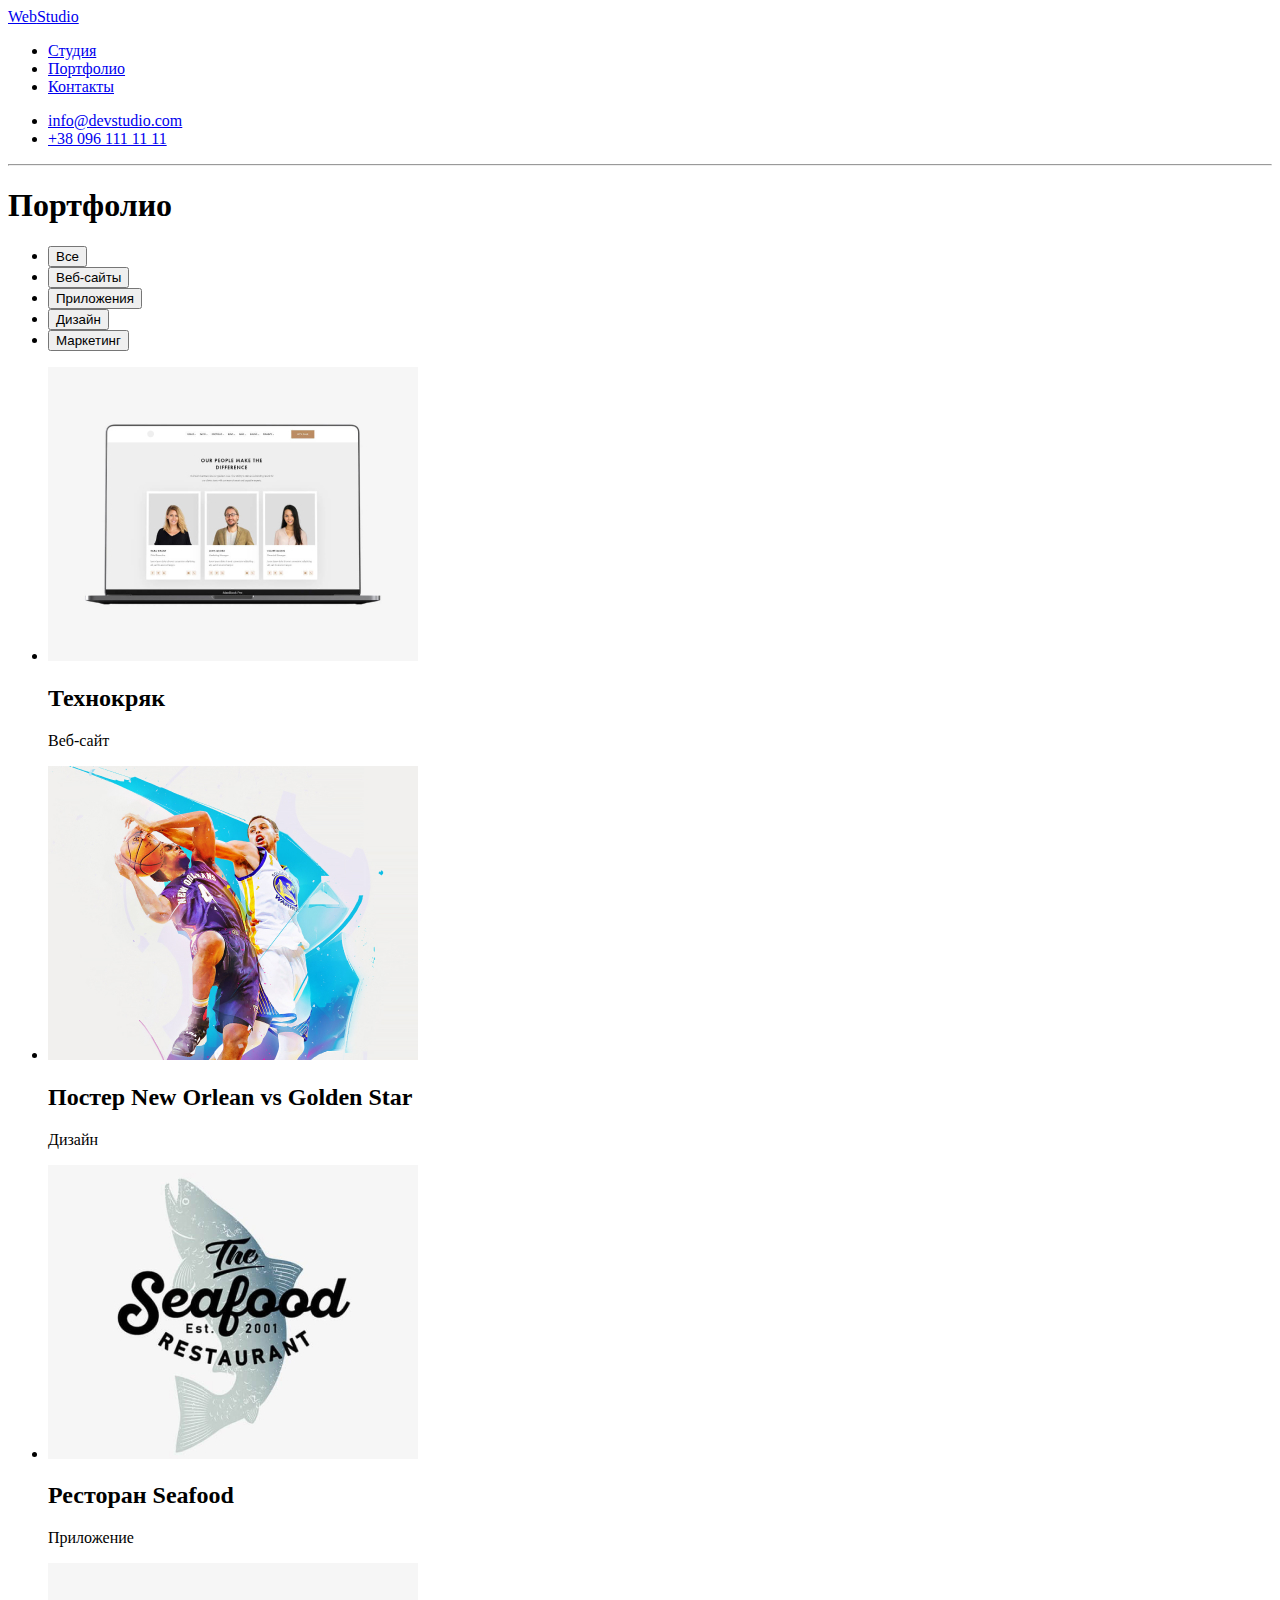
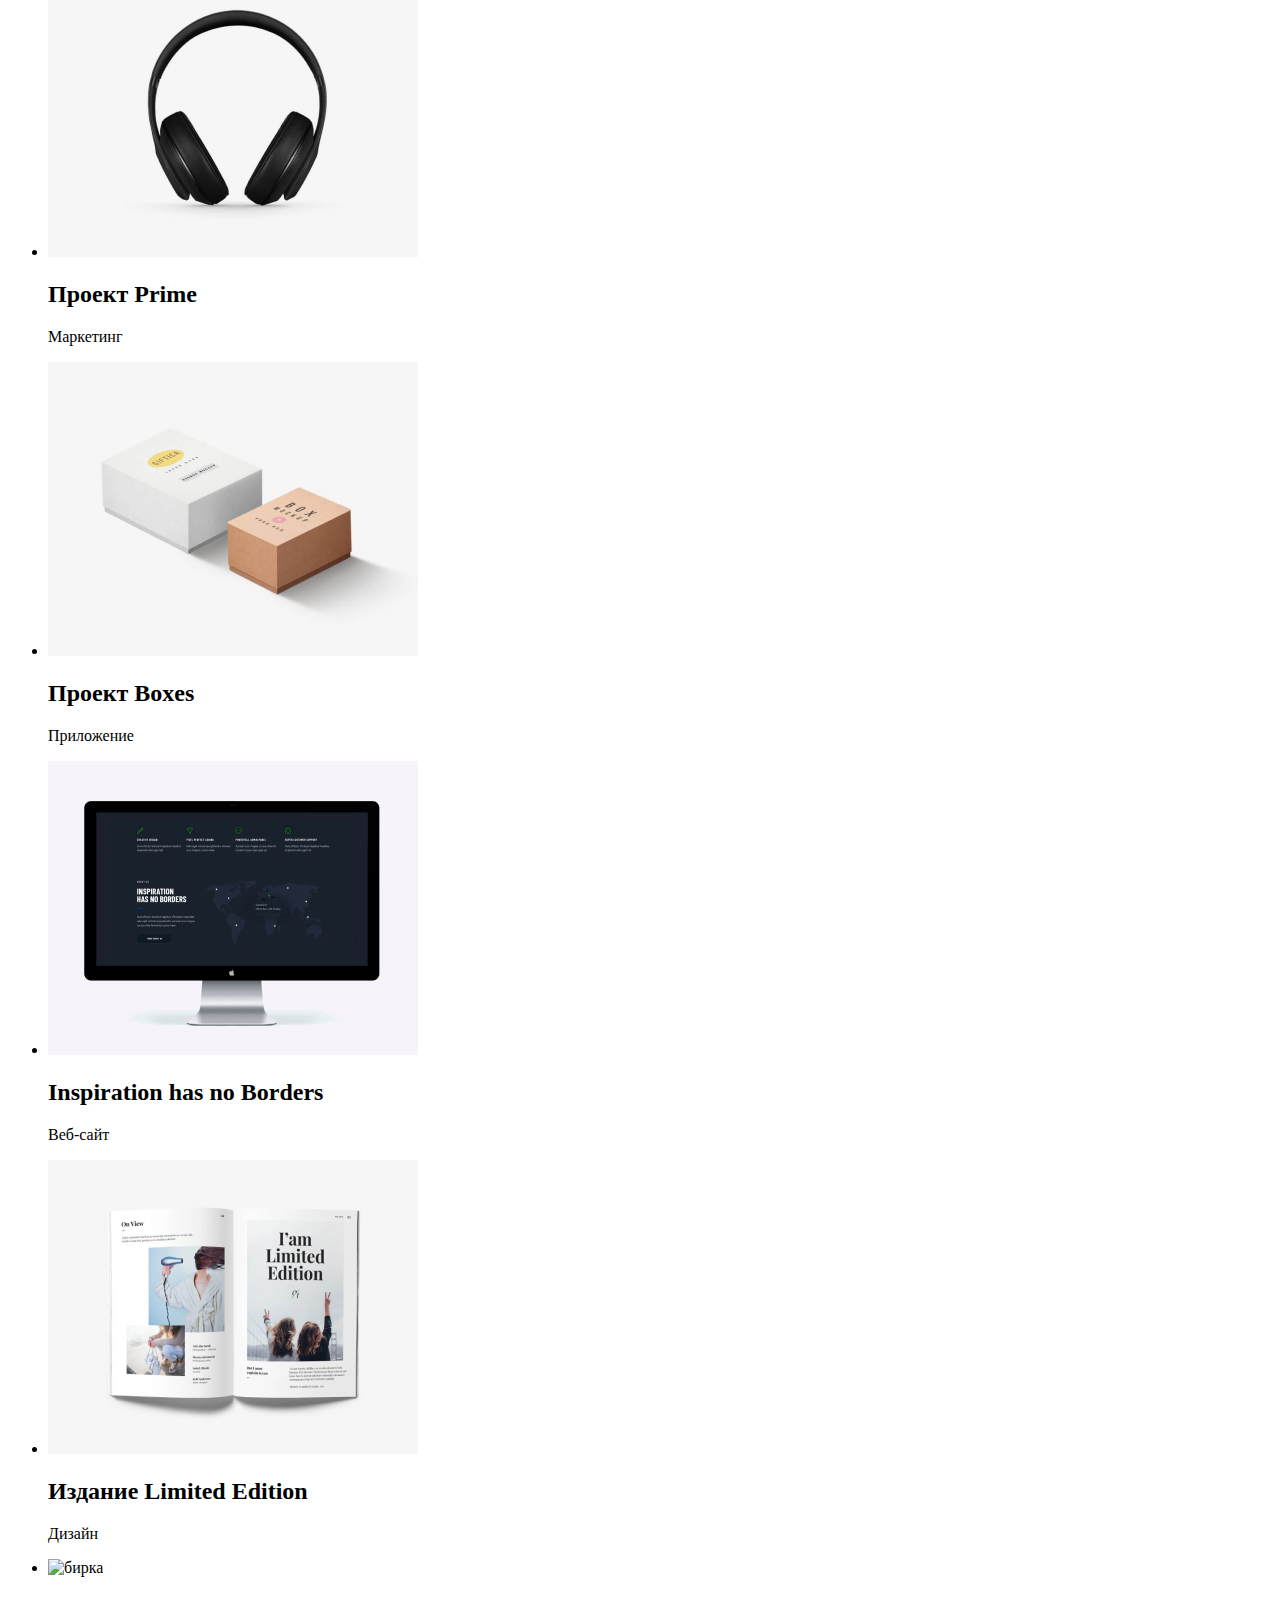
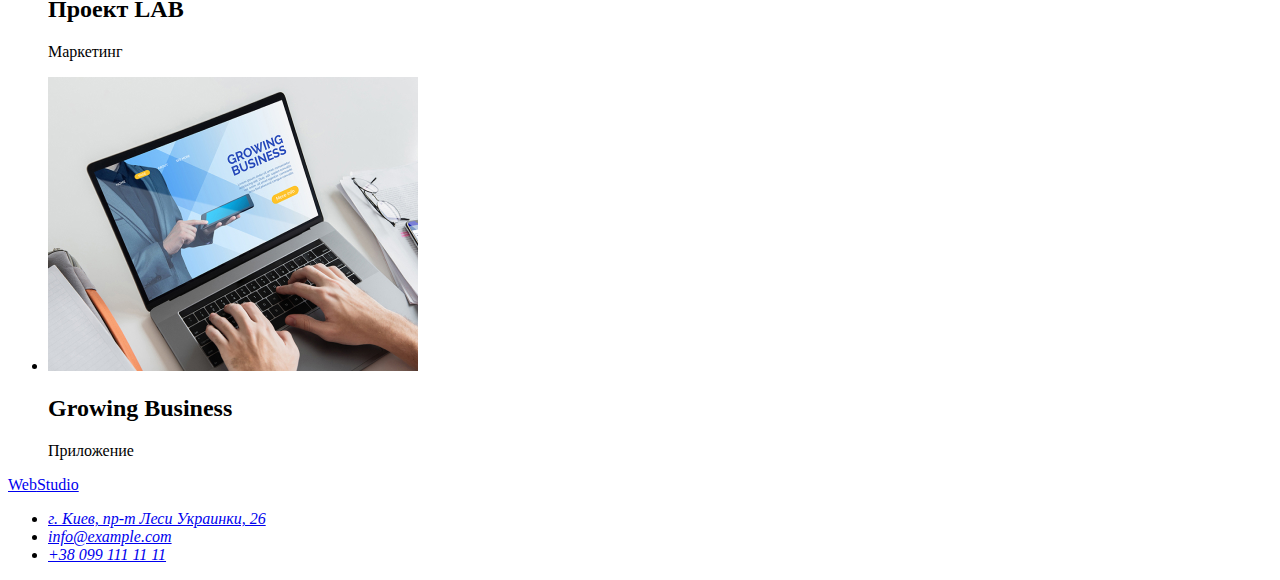
==== portfolio.html @ 1df1f012 "add index.html" ====
<!DOCTYPE html>
<html lang="ru">
  <head>
    <meta charset="UTF-8" />
    <meta http-equiv="X-UA-Compatible" content="IE=edge" />
    <meta name="viewport" content="width=device-width, initial-scale=1.0" />
    <title>Портфолио</title>
    
    <link rel="preconnect" href="https://fonts.googleapis.com">
    <link rel="preconnect" href="https://fonts.gstatic.com" crossorigin>
    <link href="https://fonts.googleapis.com/css2?family=Raleway:wght@700&family=Roboto:wght@400;500;700;900&display=swap"
        rel="stylesheet">

    <link rel="stylesheet" href="./css/modern-normalize.css">
    <link rel="stylesheet" href="./css/styles.css" />
  </head>
  <body>
    <header>
      <div class="container">
        <div class="header-inner">
          <a href="./index.html" lang="en" class="logo links"><span class="logo-web">Web</span><span
              class="logo-studio">Studio</span></a>
          <nav>
            <ul class="pages list ">
              <li class="pages-list">
                <a href="./index.html" class="links">Студия</a>
              </li>
              <li class="pages-list">
                <a href="./portfolio.html" class="links current">Портфолио</a>
              </li>
              <li class="pages-list">
                <a href="#" class="links">Контакты</a>
              </li>
            </ul>
          </nav>
          <ul class="header-contacts list">
            <li class="header-contacts-list">
              <a href="mailto:info@devstudio.com" class="header-contacts-links links">info@devstudio.com</a>
            </li>
            <li class="header-contacts-list">
              <a href="tel:+380961111111" class="header-contacts-links links">+38 096 111 11 11</a>
            </li>
          </ul>
        </div>
      </div>
      <hr class="header-line">
    </header>
    <main>
        <section class="section">
          <div class="container">
                        <h1 class="visually-hidden">Портфолио</h1>
                        <ul class="filter-list list">
                          <li class="filter-item"><button class="filter-button" type="button">Все</button></li>
                          <li class="filter-item"><button class="filter-button" type="button">Веб-сайты</button></li>
                          <li class="filter-item"><button class="filter-button" type="button">Приложения</button></li>
                          <li class="filter-item"><button class="filter-button" type="button">Дизайн</button></li>
                          <li class="filter-item"><button class="filter-button" type="button">Маркетинг</button></li>
                        </ul>
                        <ul class="portfolio-set list">
                          <li class="portfolio-card">
                            <article class="card">
                              <div class="card-thumb">
                                <img src="./images/portfolio-1.jpg" alt="ноутбук" width="370" />
                              </div>
                              <div class="card-content">
                                <h2 class="portfolio-name">Технокряк</h2>
                                <p class="portfolio-item">Веб-сайт</p>
                              </div>
                            </article>
                          </li>
                          <li class="portfolio-card">
                            <article class="card">
                              <div class="card-thumb">
                                <img src="./images/portfolio-2.jpg" alt="баскетбол" width="370" />
                              </div>
                              <div class="card-content">
                                <h2 class="portfolio-name">Постер New Orlean vs Golden Star</h2>
                                <p class="portfolio-item">Дизайн</p>
                              </div>
                            </article>
                          </li>
                          <li class="portfolio-card">
                            <article class="card">
                              <div class="card-thumb">
                                <img src="./images/portfolio-3.jpg" alt="рыба" width="370" />
                              </div>
                              <div class="card-content">
                                <h2 class="portfolio-name">Ресторан Seafood</h2>
                                <p class="portfolio-item">Приложение</p>
                              </div>
                            </article>
                          </li>
                          <li class="portfolio-card">
                            <article class="card">
                              <div class="card-thumb">
                                <img src="./images/portfolio-4.jpg" alt="наушники" width="370" />
                              </div>
                              <div class="card-content">
                                <h2 class="portfolio-name">Проект Prime</h2>
                                <p class="portfolio-item">Маркетинг</p>
                              </div>
                            </article>
                          </li>
                          <li class="portfolio-card">
                            <article class="card">
                              <div class="card-thumb">
                                <img src="./images/portfolio-5.jpg" alt="коробки" width="370" />
                              </div>
                              <div class="card-content">
                                <h2 class="portfolio-name">Проект Boxes</h2>
                                <p class="portfolio-item">Приложение</p>
                              </div>
                            </article>
                          </li>
                          <li class="portfolio-card">
                            <article class="card">
                              <div class="card-thumb">
                                <img src="./images/portfolio-6.jpg" alt="компьютер" width="370" />
                              </div>
                              <div class="card-content">
                                <h2 class="portfolio-name">Inspiration has no Borders</h2>
                                <p class="portfolio-item">Веб-сайт</p>
                              </div>
                            </article>
                          </li>
                          <li class="portfolio-card">
                            <article class="card">
                              <div class="card-thumb">
                                <img src="./images/portfolio-7.jpg" alt="журнал" width="370" />
                              </div>
                              <div class="card-content">
                                <h2 class="portfolio-name">Издание Limited Edition</h2>
                                <p class="portfolio-item">Дизайн</p>
                              </div>
                            </article>
                          </li>
                          <li class="portfolio-card">
                            <article class="card">
                              <div class="card-thumb">
                                <img src="./images/portfolio-8.jpg" alt="бирка" width="370" />
                              </div>
                              <div class="card-content">
                                <h2 class="portfolio-name">Проект LAB</h2>
                                <p class="portfolio-item">Маркетинг</p>
                              </div>
                            </article>
                          </li>
                          <li class="portfolio-card">
                            <article class="card">
                              <div class="card-thumb">
                                <img src="./images/portfolio-9.jpg" alt="продвижение" width="370" />
                              </div>
                              <div class="card-content">
                                <h2 class="portfolio-name">Growing Business</h2>
                                <p class="portfolio-item">Приложение</p>
                              </div>
                            </article>
                          </li>
                        </ul>
          </div>
        </section>
    </main>
    <footer class="footer">
      <div class="container">
        <a href="./index.html" lang="en" class="footer-logo links"><span class="logo-web">Web</span><span
            class="logo-studio-footer">Studio</span></a>
        <address class="address">
          <ul class="address-list list">
            <li class="address-item"><a class="map-link"
                href="https://www.google.com/maps/place/%D0%B1%D1%83%D0%BB%D1%8C%D0%B2%D0%B0%D1%80+%D0%9B%D0%B5%D1%81%D1%96+%D0%A3%D0%BA%D1%80%D0%B0%D1%97%D0%BD%D0%BA%D0%B8,+26,+%D0%9A%D0%B8%D1%97%D0%B2,+02000/@50.4265807,30.5383858,17z/data=!3m1!4b1!4m5!3m4!1s0x40d4cf0e033ecbe9:0x57a4dffefec77da0!8m2!3d50.4265807!4d30.5383858">г.
                Киев, пр-т Леси Украинки, 26</a></li>
            <li class="address-item"><a class="footer-mail" href="mailto:info@example.com">info@example.com</a></li>
            <li class="address-item"><a class="footer-phone" href="tel:+380991111111">+38 099 111 11 11</a></li>
          </ul>
        </address>
      </div>
    </footer>
  </body>
</html>
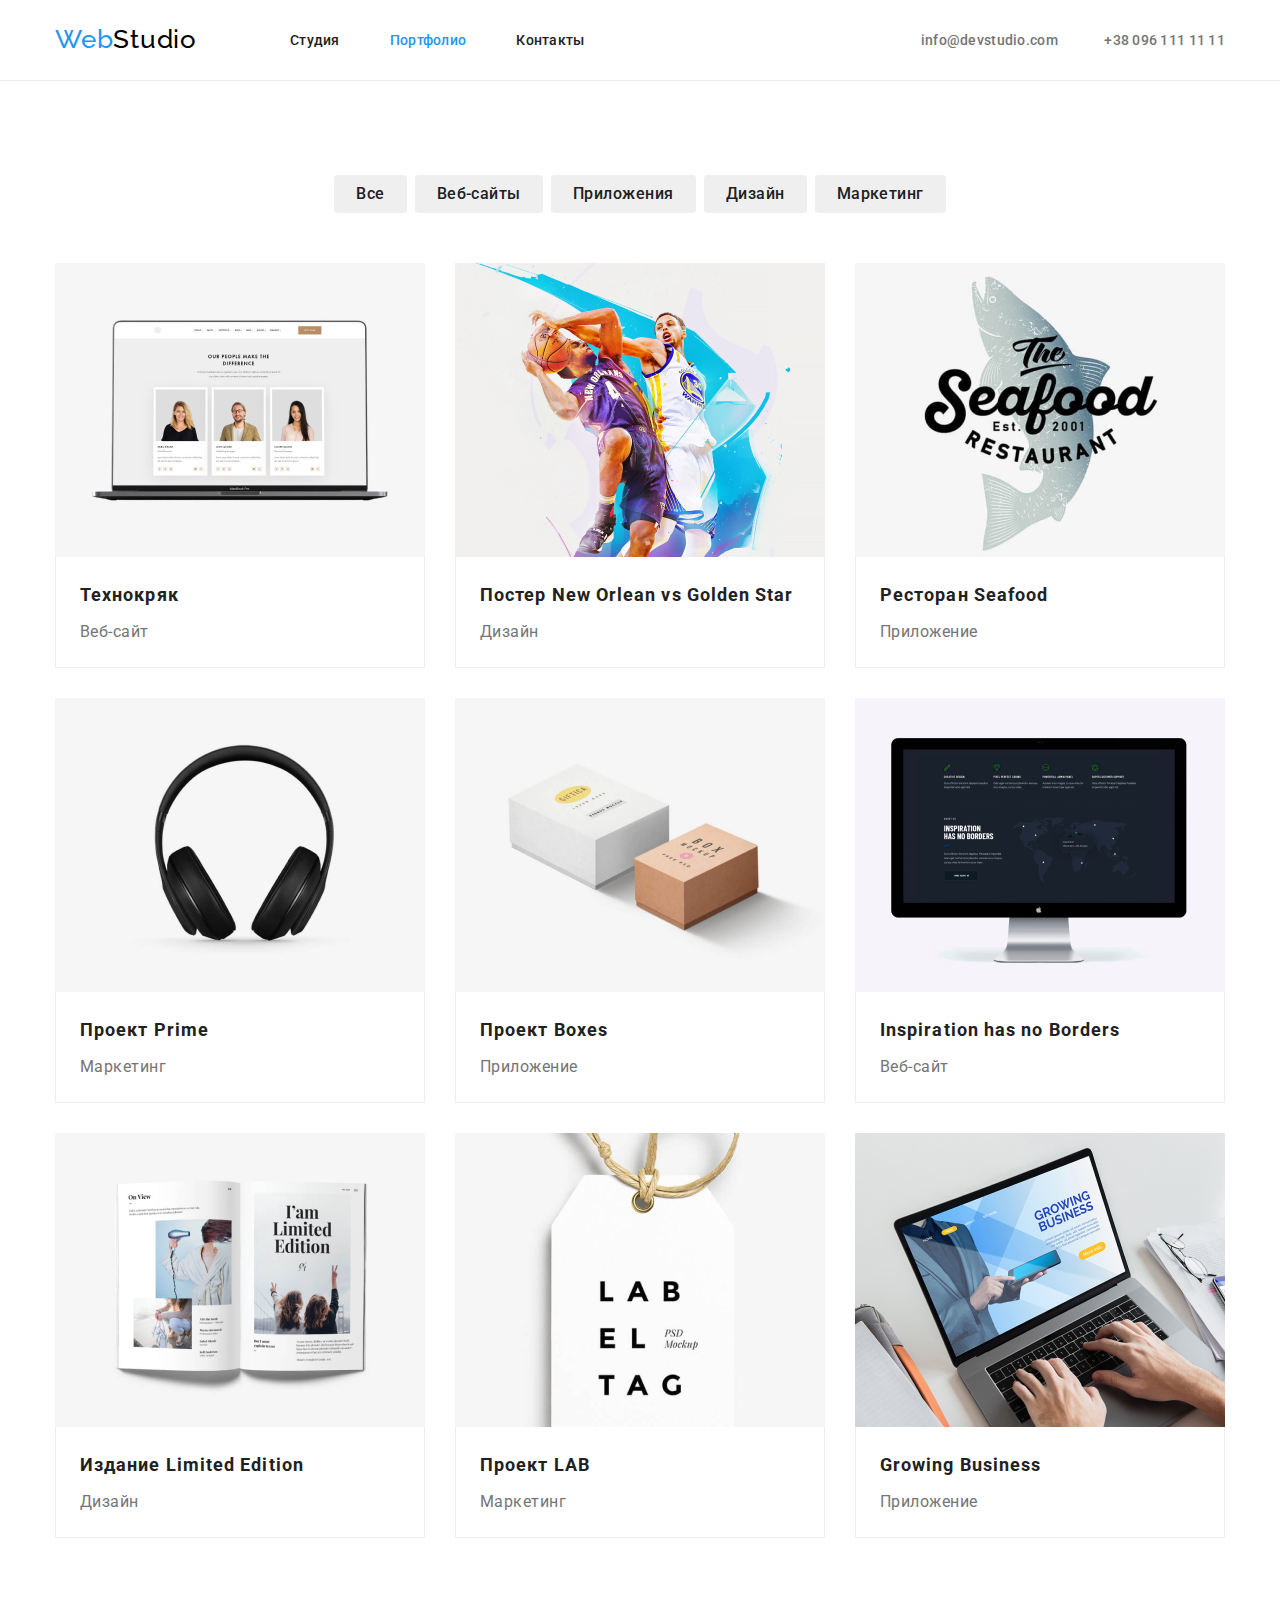
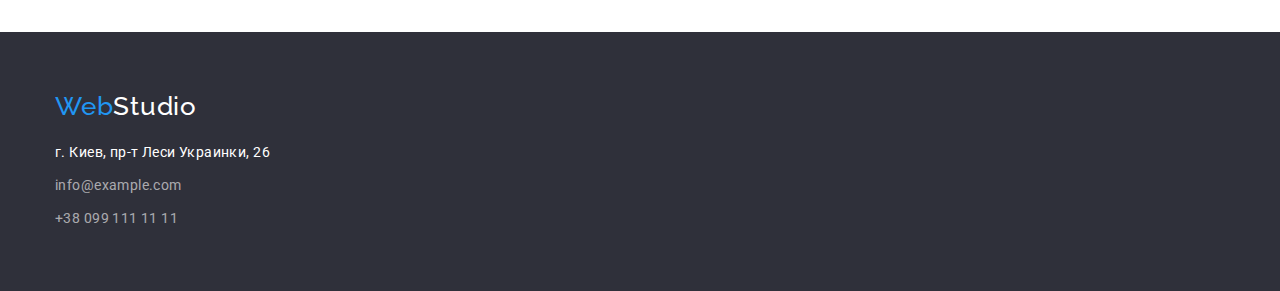
==== commit 244a173e: "add improvements" ====
--- a/portfolio.html
+++ b/portfolio.html
@@ -15,7 +15,7 @@
     <link rel="stylesheet" href="./css/styles.css" />
   </head>
   <body>
-    <header>
+    <header class="header">
       <div class="container">
         <div class="header-inner">
           <a href="./index.html" lang="en" class="logo links"><span class="logo-web">Web</span><span
@@ -23,13 +23,13 @@
           <nav>
             <ul class="pages list ">
               <li class="pages-list">
-                <a href="./index.html" class="links">Студия</a>
+                <a href="./index.html" class="pages-list-links links">Студия</a>
               </li>
               <li class="pages-list">
-                <a href="./portfolio.html" class="links current">Портфолио</a>
+                <a href="./portfolio.html" class="pages-list-links links current">Портфолио</a>
               </li>
               <li class="pages-list">
-                <a href="#" class="links">Контакты</a>
+                <a href="#" class="pages-list-links links">Контакты</a>
               </li>
             </ul>
           </nav>
@@ -43,7 +43,6 @@
           </ul>
         </div>
       </div>
-      <hr class="header-line">
     </header>
     <main>
         <section class="section">
@@ -166,11 +165,13 @@
             class="logo-studio-footer">Studio</span></a>
         <address class="address">
           <ul class="address-list list">
-            <li class="address-item"><a class="map-link"
+            <li class="address-item"><a class="map-link footer-links"
                 href="https://www.google.com/maps/place/%D0%B1%D1%83%D0%BB%D1%8C%D0%B2%D0%B0%D1%80+%D0%9B%D0%B5%D1%81%D1%96+%D0%A3%D0%BA%D1%80%D0%B0%D1%97%D0%BD%D0%BA%D0%B8,+26,+%D0%9A%D0%B8%D1%97%D0%B2,+02000/@50.4265807,30.5383858,17z/data=!3m1!4b1!4m5!3m4!1s0x40d4cf0e033ecbe9:0x57a4dffefec77da0!8m2!3d50.4265807!4d30.5383858">г.
                 Киев, пр-т Леси Украинки, 26</a></li>
-            <li class="address-item"><a class="footer-mail" href="mailto:info@example.com">info@example.com</a></li>
-            <li class="address-item"><a class="footer-phone" href="tel:+380991111111">+38 099 111 11 11</a></li>
+            <li class="address-item"><a class="footer-contacts footer-links"
+                href="mailto:info@example.com">info@example.com</a></li>
+            <li class="address-item"><a class="footer-contacts footer-links" href="tel:+380991111111">+38 099 111 11 11</a>
+            </li>
           </ul>
         </address>
       </div>
--- a/css/styles.css
+++ b/css/styles.css
@@ -0,0 +1,413 @@
+
+html {
+	box-sizing: border-box;
+}
+
+h1,
+h2,
+h3,
+h4,
+h5,
+h6,
+p {
+	margin-top: 0;
+    margin-bottom: 0;
+}
+
+img {
+	display: block;
+	max-width: 100%;
+	height: auto;
+}
+
+:root {
+    --brand-color: #2196f3;
+    --brand-color-buttons-hover: #188ce8;
+    --hero-and-footer-color: #2f303a;
+    --selection-color: #badefe;
+    --logo-studio-color: #000; 
+    --logo-studio-footer-color: #fff;
+}
+
+body {
+    font-family: 'Roboto', 'Helvetica', sans-serif;
+    color: #212121;
+    
+}
+
+::selection {
+    background-color: var(--selection-color);
+}
+
+.links {
+    text-decoration: none;
+    font-weight: 500;
+    font-size: 14px;
+    line-height: 1.14;
+    letter-spacing: 0.02em;
+    color: inherit;
+}
+
+.links:hover,
+.links:focus {
+    color: var(--brand-color);
+    outline: none;
+}
+
+.links.current {
+    color: var(--brand-color);
+}
+
+.list {
+    list-style: none;
+    padding-left: 0;
+	margin: 0;
+}
+
+.container {
+    width: 100%;
+    width: 1200px;
+    margin: 0 auto;
+    padding-left: 15px;
+    padding-right: 15px;
+}
+
+.section {
+    padding-top: 94px;
+    padding-bottom: 94px;
+}
+
+/* header *//* header *//* header *//* header *//* header *//* header *//* header *//* header *//* header *//* header */
+
+.header {
+    border-bottom: 1px solid #ececec;
+}
+
+.header-inner {
+    display: flex;
+    align-items: center;
+}
+
+.logo {
+ padding-top: 25px;
+    padding-bottom: 25px;
+    margin-right: 93px;
+}
+
+.logo-web {
+   
+    font-family: 'Raleway';
+    font-size: 26px;
+    letter-spacing: 0.03em;
+    color: var(--brand-color);
+}
+
+.logo-studio {
+    padding-top: 25px;
+    padding-bottom: 25px;
+    font-family: 'Raleway';
+    font-size: 26px;
+    letter-spacing: 0.03em;
+    color: var(--logo-studio-color);
+    
+}
+
+.pages {
+    display: flex;
+    flex-basis: 25%;
+    justify-content: space-between;
+}
+
+.pages-list + .pages-list {
+    margin-left: 50px;
+}
+
+.pages-list-links {
+    padding-top: 32px;
+    padding-bottom: 32px;
+}
+
+.header-contacts {
+    flex-basis: 26%;
+    display: flex;
+    margin-left: auto;
+    justify-content: space-between;
+}
+
+.header-contacts-links {
+    padding-top: 32px;
+    padding-bottom: 32px;
+    font-weight: 500;
+    font-size: 14px;
+    line-height: 1.14;
+    letter-spacing: 0.02em;
+    color: #757575;
+}
+
+/* main *//* main *//* main *//* main *//* main *//* main *//* main *//* main *//* main *//* main *//* main *//* main */
+
+.hero {
+    background-color: var(--hero-and-footer-color);
+    padding-top: 200px;
+    padding-bottom: 200px;
+}
+
+.visually-hidden {
+  position: absolute;
+  width: 1px;
+  height: 1px;
+  margin: -1px;
+  border: 0;
+  padding: 0;
+  white-space: nowrap;
+  clip-path: inset(100%);
+  clip: rect(0 0 0 0);
+  overflow: hidden;
+}
+
+.main-title {
+    font-weight: 900;
+    font-size: 44px;
+    line-height: 1.36;
+    text-align: center;
+    letter-spacing: 0.06em;
+    text-transform: uppercase;
+    color: #fff;
+    margin-bottom: 30px;
+}
+
+.interaction {
+    display: block;
+    margin: 0 auto;
+    border-style: none;
+    cursor: pointer;
+    font-family: inherit;
+    font-weight: 700;
+    font-size: 16px;
+    line-height: 1.88;
+    letter-spacing: 0.06em;
+    color: #fff;
+    padding: 10px 32px;
+    background: var(--brand-color);
+    box-shadow: 0px 4px 4px rgba(0, 0, 0, 0.15);
+    border-radius: 4px;
+}
+
+.interaction:hover {
+    background: var(--brand-color-buttons-hover);
+    box-shadow: 0px 4px 4px rgba(0, 0, 0, 0.15);
+}
+
+.interaction:focus {
+    outline: none;
+    background: var(--brand-color-buttons-hover);
+    box-shadow: 0px 4px 4px rgba(0, 0, 0, 0.15);
+}
+
+/* .benefits *//* .benefits *//* .benefits *//* .benefits *//* .benefits *//* .benefits *//* .benefits */
+
+.benefits {
+    padding-bottom: 0;
+}
+
+.benefits-list {
+    display: flex;
+    justify-content: space-between;
+}
+
+.benefits-item {
+    flex-basis: 22%;
+}
+
+.benefits-title {
+    font-weight: 700;
+    font-size: 14px;
+    line-height: 1.14;
+    letter-spacing: 0.03em;
+    text-transform: uppercase;
+    padding-bottom: 10px;
+}
+
+.benefits-description {
+    font-size: 14px;
+    line-height: 1.71;
+    letter-spacing: 0.03em;
+    color: #757575;
+}
+
+/* .activity *//* .activity *//* .activity *//* .activity *//* .activity *//* .activity */
+
+.activity-title{
+    font-weight: 700;
+    font-size: 36px;
+    line-height: 1.17;
+    text-align: center;
+    letter-spacing: 0.03em;
+    margin-bottom: 50px;
+}
+
+.activity-list {
+    display: flex;
+    justify-content: space-between;
+}
+
+/* team *//* team *//* team *//* team *//* team *//* team *//* team *//* team *//* team */
+
+.team-section {
+    background-color: #f5f4fa;
+}
+
+.team-title {
+    font-weight: 700;
+    font-size: 36px;
+    line-height: 1.17;
+    text-align: center;
+    letter-spacing: 0.03em;
+    margin-bottom: 50px;
+}
+
+.team-list {
+    display: flex;
+    justify-content: space-between;
+}
+
+.team-card {
+    background: #fff;
+    box-shadow: 0px 1px 3px rgba(0, 0, 0, 0.12), 0px 1px 1px rgba(0, 0, 0, 0.14), 0px 2px 1px rgba(0, 0, 0, 0.2);
+    border-radius: 0px 0px 4px 4px;
+}
+
+.team-name {
+    font-weight: 500;
+    font-size: 16px;
+    line-height: 1.18;
+    text-align: center;
+    letter-spacing: 0.03em;
+    margin-bottom: 10px;
+}
+
+.team-job {
+    font-size: 16px;
+    line-height: 1.18;
+    text-align: center;
+    letter-spacing: 0.03em;
+    color: #757575;
+}
+
+.team-member {
+    padding: 30px;
+}
+
+/* portfolio *//* portfolio *//* portfolio *//* portfolio *//* portfolio *//* portfolio *//* portfolio *//* portfolio *//* portfolio */
+
+.filter-list{
+    display: flex;
+    justify-content: center;
+    margin-bottom: 50px;
+}
+
+.filter-item + .filter-item {
+    margin-left: 8px;
+}
+
+.filter-button {
+    padding: 6px 22px;
+    font-family: inherit;
+    color: inherit;
+    font-weight: 500;
+    font-size: 16px;
+    line-height: 1.62;
+    text-align: center;
+    letter-spacing: 0.03em;
+    border-style: none;
+    border-radius: 4px;
+}
+
+.filter-button:hover,
+.filter-button:focus {
+    outline: none;
+    cursor: pointer;
+    background: var(--brand-color);
+    color: #fff;
+    box-shadow: 0px 3px 1px rgba(0, 0, 0, 0.1), 0px 1px 2px rgba(0, 0, 0, 0.08), 0px 2px 2px rgba(0, 0, 0, 0.12);
+} 
+
+.portfolio-set {
+    display: flex;
+    flex-wrap: wrap;
+    justify-content: center;
+    margin-left: -30px;
+    margin-top: -30px;
+}
+
+.portfolio-card {
+    box-sizing: border-box;
+    background: #fff;
+    margin-left: 30px;
+    margin-top: 30px;
+}
+
+.portfolio-name {
+    font-weight: 700;
+    font-size: 18px;
+    line-height: 2;
+    letter-spacing: 0.06em;
+}
+
+.portfolio-item {
+    font-weight: 400;
+    font-size: 16px;
+    line-height: 1.88;
+    letter-spacing: 0.03em;
+    color: #757575;
+    margin-top: 4px;
+}
+
+.card-content {
+    padding: 20px 24px;
+    border: 1px solid #eee;
+    border-top: none;
+}
+
+/* footer *//* footer *//* footer *//* footer *//* footer *//* footer *//* footer *//* footer *//* footer *//* footer */
+
+.footer {
+    background-color: var(--hero-and-footer-color);
+    padding-top: 60px;
+    padding-bottom: 60px;
+}
+
+.footer-logo {
+    display: block;
+    margin-bottom: 20px;
+}
+
+.logo-studio-footer {
+    font-family: 'Raleway';
+    font-size: 26px;
+    letter-spacing: 0.03em;
+    color: var(--logo-studio-footer-color); 
+}
+
+.address {
+    font-style: normal;
+    font-size: 14px;
+    line-height: 1.7;
+    letter-spacing: 0.03em;
+}
+
+.footer-links {
+    text-decoration: none;
+}
+
+.map-link {
+    color: #fff;
+}
+
+.footer-contacts {
+    color: rgba(255, 255, 255, 0.6);
+}
+
+.address-item:not(:last-child) {
+    margin-bottom: 9px;
+}
